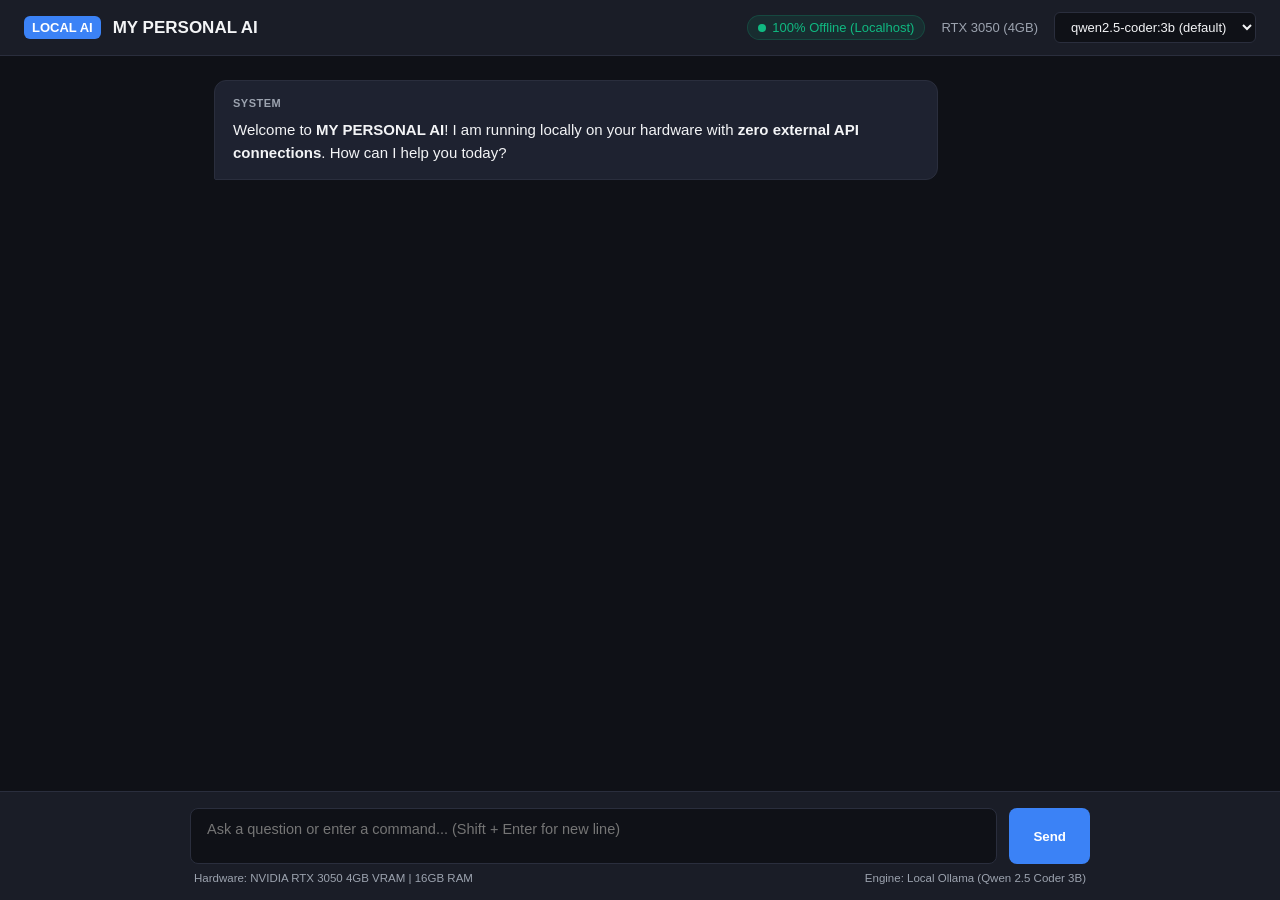
==== static/index.html @ 78d9c64c "feat(phase2): working local AI foundation v0.2.0" ====
<!DOCTYPE html>
<html lang="en">
<head>
  <meta charset="UTF-8">
  <meta name="viewport" content="width=device-width, initial-scale=1.0">
  <title>MY PERSONAL AI — Local Workspace</title>
  <style>
    :root {
      --bg: #0f1117;
      --card-bg: #1a1d27;
      --border: #2a2e3d;
      --primary: #3b82f6;
      --primary-hover: #2563eb;
      --text: #f3f4f6;
      --text-muted: #9ca3af;
      --user-msg: #1e3a8a;
      --ai-msg: #1e2230;
      --accent: #10b981;
    }

    * { box-sizing: border-box; margin: 0; padding: 0; font-family: -apple-system, BlinkMacSystemFont, "Segoe UI", Roboto, sans-serif; }
    body { background: var(--bg); color: var(--text); height: 100vh; display: flex; flex-direction: column; }

    header {
      background: var(--card-bg);
      border-bottom: 1px solid var(--border);
      padding: 12px 24px;
      display: flex;
      justify-content: space-between;
      align-items: center;
    }
    .logo-group { display: flex; align-items: center; gap: 12px; }
    .logo-badge { background: var(--primary); color: white; padding: 4px 8px; border-radius: 6px; font-weight: bold; font-size: 13px; }
    .title { font-size: 17px; font-weight: 600; }
    
    .status-group { display: flex; align-items: center; gap: 16px; font-size: 13px; }
    .status-pill {
      display: flex;
      align-items: center;
      gap: 6px;
      padding: 4px 10px;
      border-radius: 20px;
      background: rgba(16, 185, 129, 0.1);
      color: var(--accent);
      border: 1px solid rgba(16, 185, 129, 0.2);
    }
    .dot { width: 8px; height: 8px; background: var(--accent); border-radius: 50%; }

    select.model-select {
      background: var(--bg);
      color: var(--text);
      border: 1px solid var(--border);
      padding: 6px 12px;
      border-radius: 6px;
      font-size: 13px;
      outline: none;
      cursor: pointer;
    }

    main {
      flex: 1;
      overflow-y: auto;
      padding: 24px;
      display: flex;
      flex-direction: column;
      gap: 18px;
      max-width: 900px;
      width: 100%;
      margin: 0 auto;
    }

    .message {
      display: flex;
      flex-direction: column;
      gap: 6px;
      max-width: 85%;
      padding: 14px 18px;
      border-radius: 12px;
      line-height: 1.55;
      font-size: 15px;
      word-break: break-word;
    }
    .user-message {
      align-self: flex-end;
      background: var(--user-msg);
      border: 1px solid #3b82f6;
      border-bottom-right-radius: 2px;
    }
    .assistant-message {
      align-self: flex-start;
      background: var(--ai-msg);
      border: 1px solid var(--border);
      border-bottom-left-radius: 2px;
    }
    .msg-header { font-size: 11px; text-transform: uppercase; letter-spacing: 0.5px; color: var(--text-muted); font-weight: 600; }
    .msg-content pre {
      background: #090a0f;
      padding: 12px;
      border-radius: 8px;
      overflow-x: auto;
      margin: 8px 0;
      border: 1px solid var(--border);
      font-family: Consolas, monospace;
      font-size: 13.5px;
    }
    .msg-content code {
      font-family: Consolas, monospace;
      background: #11141e;
      padding: 2px 5px;
      border-radius: 4px;
    }

    .msg-metrics {
      margin-top: 8px;
      padding-top: 6px;
      border-top: 1px solid rgba(255, 255, 255, 0.08);
      font-size: 11px;
      color: var(--text-muted);
      display: flex;
      gap: 12px;
    }

    footer {
      background: var(--card-bg);
      border-top: 1px solid var(--border);
      padding: 16px 24px;
    }
    .input-container {
      max-width: 900px;
      margin: 0 auto;
      display: flex;
      flex-direction: column;
      gap: 8px;
    }
    .input-row { display: flex; gap: 12px; }
    textarea {
      flex: 1;
      background: var(--bg);
      border: 1px solid var(--border);
      color: var(--text);
      padding: 12px 16px;
      border-radius: 8px;
      font-size: 14.5px;
      resize: none;
      height: 56px;
      outline: none;
    }
    textarea:focus { border-color: var(--primary); }

    button {
      background: var(--primary);
      color: white;
      border: none;
      padding: 0 24px;
      border-radius: 8px;
      font-weight: 600;
      cursor: pointer;
      transition: background 0.15s;
    }
    button:hover { background: var(--primary-hover); }
    button:disabled { opacity: 0.5; cursor: not-allowed; }

    .footer-hints {
      font-size: 11.5px;
      color: var(--text-muted);
      display: flex;
      justify-content: space-between;
      padding: 0 4px;
    }
  </style>
</head>
<body>

<header>
  <div class="logo-group">
    <div class="logo-badge">LOCAL AI</div>
    <div class="title">MY PERSONAL AI</div>
  </div>
  <div class="status-group">
    <div class="status-pill"><div class="dot"></div> 100% Offline (Localhost)</div>
    <div style="color: var(--text-muted);">RTX 3050 (4GB)</div>
    <select id="modelSelect" class="model-select">
      <option value="">Loading local models...</option>
    </select>
  </div>
</header>

<main id="chatWindow">
  <div class="message assistant-message">
    <div class="msg-header">System</div>
    <div class="msg-content">Welcome to <strong>MY PERSONAL AI</strong>! I am running locally on your hardware with <strong>zero external API connections</strong>. How can I help you today?</div>
  </div>
</main>

<footer>
  <div class="input-container">
    <div class="input-row">
      <textarea id="promptInput" placeholder="Ask a question or enter a command... (Shift + Enter for new line)"></textarea>
      <button id="sendBtn">Send</button>
    </div>
    <div class="footer-hints">
      <span>Hardware: NVIDIA RTX 3050 4GB VRAM | 16GB RAM</span>
      <span>Engine: Local Ollama (Qwen 2.5 Coder 3B)</span>
    </div>
  </div>
</footer>

<script>
  const chatWindow = document.getElementById('chatWindow');
  const promptInput = document.getElementById('promptInput');
  const sendBtn = document.getElementById('sendBtn');
  const modelSelect = document.getElementById('modelSelect');

  let conversationHistory = [];
  let isGenerating = false;

  // Load available local models
  async function loadModels() {
    try {
      const res = await fetch('/api/v1/models');
      const data = await res.json();
      modelSelect.innerHTML = '';
      if (data.models && data.models.length > 0) {
        data.models.forEach(m => {
          const opt = document.createElement('option');
          opt.value = m.name;
          opt.textContent = `${m.name} (${m.parameter_size || 'Local'}, ${m.quantization || 'Q4'})`;
          modelSelect.appendChild(opt);
        });
      } else {
        modelSelect.innerHTML = '<option value="qwen2.5-coder:3b">qwen2.5-coder:3b</option>';
      }
    } catch (err) {
      modelSelect.innerHTML = '<option value="qwen2.5-coder:3b">qwen2.5-coder:3b (default)</option>';
    }
  }

  loadModels();

  promptInput.addEventListener('keydown', (e) => {
    if (e.key === 'Enter' && !e.shiftKey) {
      e.preventDefault();
      sendMessage();
    }
  });

  sendBtn.addEventListener('click', sendMessage);

  async function sendMessage() {
    const text = promptInput.value.trim();
    if (!text || isGenerating) return;

    // Add user message
    appendMessage('user', text);
    promptInput.value = '';
    isGenerating = true;
    sendBtn.disabled = true;

    conversationHistory.push({ role: 'user', content: text });

    // Prepare assistant message bubble for streaming
    const aiMsgObj = appendMessage('assistant', '');
    const contentEl = aiMsgObj.querySelector('.msg-content');
    const metricsEl = aiMsgObj.querySelector('.msg-metrics');

    const selectedModel = modelSelect.value || 'qwen2.5-coder:3b';
    const startTime = performance.now();
    let tokenCount = 0;

    try {
      const res = await fetch('/api/v1/chat', {
        method: 'POST',
        headers: { 'Content-Type': 'application/json' },
        body: JSON.stringify({
          messages: conversationHistory,
          model: selectedModel,
          stream: true,
          temperature: 0.7
        })
      });

      if (!res.ok) {
        throw new Error(`Server returned ${res.status}: ${await res.text()}`);
      }

      const reader = res.body.getReader();
      const decoder = new TextDecoder();
      let fullContent = '';

      while (true) {
        const { value, done } = await reader.read();
        if (done) break;

        const chunkText = decoder.decode(value);
        const lines = chunkText.split('\n');

        for (const line of lines) {
          if (line.startsWith('data: ')) {
            const dataStr = line.slice(6).trim();
            if (dataStr === '[DONE]') break;
            try {
              const parsed = JSON.parse(dataStr);
              if (parsed.content) {
                fullContent += parsed.content;
                tokenCount++;
                contentEl.innerHTML = formatMarkdown(fullContent);
                chatWindow.scrollTop = chatWindow.scrollHeight;
              }
              if (parsed.eval_count) tokenCount = parsed.eval_count;
            } catch (e) {}
          }
        }
      }

      const totalTime = ((performance.now() - startTime) / 1000).toFixed(2);
      const speed = (tokenCount / totalTime).toFixed(1);
      metricsEl.textContent = `⚡ Latency: ${totalTime}s | Speed: ~${speed} tok/s | Model: ${selectedModel}`;

      conversationHistory.push({ role: 'assistant', content: fullContent });
    } catch (err) {
      contentEl.innerHTML = `<span style="color: #ef4444;">Error: ${err.message}</span>`;
    } finally {
      isGenerating = false;
      sendBtn.disabled = false;
      promptInput.focus();
    }
  }

  function appendMessage(role, content) {
    const div = document.createElement('div');
    div.className = `message ${role}-message`;
    div.innerHTML = `
      <div class="msg-header">${role === 'user' ? 'You' : 'MY PERSONAL AI'}</div>
      <div class="msg-content">${formatMarkdown(content)}</div>
      ${role === 'assistant' ? '<div class="msg-metrics"></div>' : ''}
    `;
    chatWindow.appendChild(div);
    chatWindow.scrollTop = chatWindow.scrollHeight;
    return div;
  }

  function formatMarkdown(text) {
    if (!text) return '';
    // Escape HTML
    let escaped = text.replace(/&/g, '&amp;').replace(/</g, '&lt;').replace(/>/g, '&gt;');
    // Code blocks
    escaped = escaped.replace(/```([a-zA-Z0-9]*)\n([\s\S]*?)```/g, (match, lang, code) => {
      return `<pre><code>${code}</code></pre>`;
    });
    // Inline code
    escaped = escaped.replace(/`([^`]+)`/g, '<code>$1</code>');
    // Line breaks
    escaped = escaped.replace(/\n/g, '<br>');
    return escaped;
  }
</script>

</body>
</html>
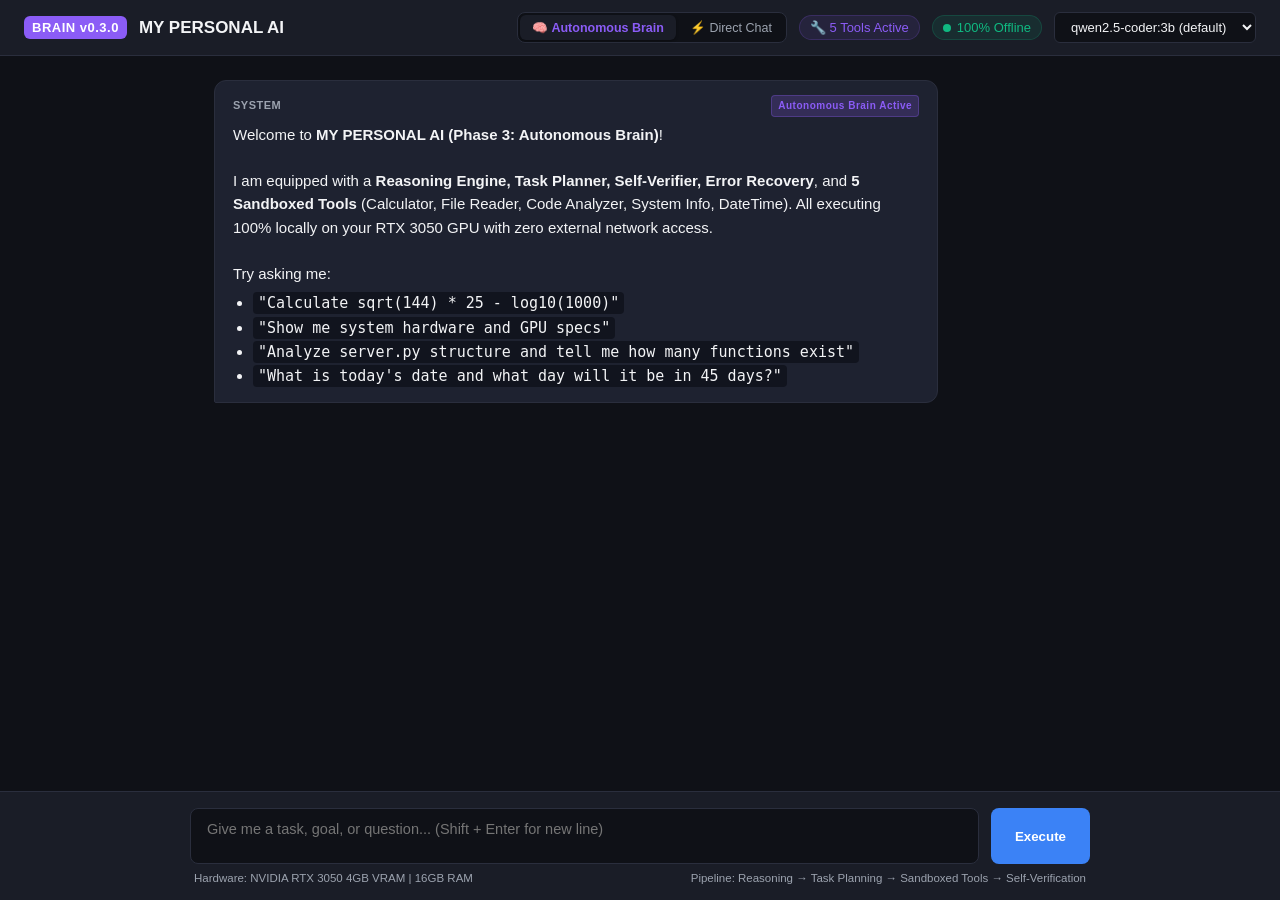
==== commit bd79d73e: "feat(phase3): autonomous reasoning, planning and sandboxed tools v0.3.0" ====
--- a/static/index.html
+++ b/static/index.html
@@ -3,7 +3,7 @@
 <head>
   <meta charset="UTF-8">
   <meta name="viewport" content="width=device-width, initial-scale=1.0">
-  <title>MY PERSONAL AI — Local Workspace</title>
+  <title>MY PERSONAL AI — Autonomous Workspace</title>
   <style>
     :root {
       --bg: #0f1117;
@@ -16,6 +16,8 @@
       --user-msg: #1e3a8a;
       --ai-msg: #1e2230;
       --accent: #10b981;
+      --purple: #8b5cf6;
+      --amber: #f59e0b;
     }
 
     * { box-sizing: border-box; margin: 0; padding: 0; font-family: -apple-system, BlinkMacSystemFont, "Segoe UI", Roboto, sans-serif; }
@@ -28,12 +30,14 @@
       display: flex;
       justify-content: space-between;
       align-items: center;
+      flex-wrap: wrap;
+      gap: 12px;
     }
     .logo-group { display: flex; align-items: center; gap: 12px; }
-    .logo-badge { background: var(--primary); color: white; padding: 4px 8px; border-radius: 6px; font-weight: bold; font-size: 13px; }
+    .logo-badge { background: var(--purple); color: white; padding: 4px 8px; border-radius: 6px; font-weight: bold; font-size: 13px; letter-spacing: 0.5px; }
     .title { font-size: 17px; font-weight: 600; }
     
-    .status-group { display: flex; align-items: center; gap: 16px; font-size: 13px; }
+    .status-group { display: flex; align-items: center; gap: 12px; font-size: 13px; flex-wrap: wrap; }
     .status-pill {
       display: flex;
       align-items: center;
@@ -44,7 +48,47 @@
       color: var(--accent);
       border: 1px solid rgba(16, 185, 129, 0.2);
     }
+    .tools-pill {
+      display: flex;
+      align-items: center;
+      gap: 6px;
+      padding: 4px 10px;
+      border-radius: 20px;
+      background: rgba(139, 92, 246, 0.1);
+      color: var(--purple);
+      border: 1px solid rgba(139, 92, 246, 0.2);
+      cursor: pointer;
+    }
     .dot { width: 8px; height: 8px; background: var(--accent); border-radius: 50%; }
+
+    .mode-switch {
+      display: flex;
+      background: var(--bg);
+      border: 1px solid var(--border);
+      border-radius: 8px;
+      padding: 2px;
+      gap: 2px;
+    }
+    .mode-btn {
+      background: transparent;
+      border: none;
+      color: var(--text-muted);
+      padding: 5px 12px;
+      border-radius: 6px;
+      font-size: 12.5px;
+      cursor: pointer;
+      font-weight: 500;
+      transition: all 0.2s;
+    }
+    .mode-btn.active {
+      background: var(--card-bg);
+      color: var(--text);
+      font-weight: 600;
+      box-shadow: 0 1px 3px rgba(0,0,0,0.3);
+    }
+    .mode-btn.active.brain {
+      color: var(--purple);
+    }
 
     select.model-select {
       background: var(--bg);
@@ -92,7 +136,25 @@
       border: 1px solid var(--border);
       border-bottom-left-radius: 2px;
     }
-    .msg-header { font-size: 11px; text-transform: uppercase; letter-spacing: 0.5px; color: var(--text-muted); font-weight: 600; }
+    .msg-header {
+      font-size: 11px;
+      text-transform: uppercase;
+      letter-spacing: 0.5px;
+      color: var(--text-muted);
+      font-weight: 600;
+      display: flex;
+      justify-content: space-between;
+      align-items: center;
+    }
+    .brain-badge {
+      font-size: 10px;
+      background: rgba(139, 92, 246, 0.2);
+      color: var(--purple);
+      padding: 2px 6px;
+      border-radius: 4px;
+      border: 1px solid rgba(139, 92, 246, 0.3);
+      text-transform: none;
+    }
     .msg-content pre {
       background: #090a0f;
       padding: 12px;
@@ -110,6 +172,44 @@
       border-radius: 4px;
     }
 
+    /* Thought/Reasoning progress box */
+    .thought-card {
+      background: rgba(139, 92, 246, 0.05);
+      border: 1px solid rgba(139, 92, 246, 0.2);
+      border-radius: 8px;
+      padding: 10px 14px;
+      margin-bottom: 8px;
+      font-size: 12.5px;
+    }
+    .thought-header {
+      display: flex;
+      align-items: center;
+      gap: 8px;
+      font-weight: 600;
+      color: var(--purple);
+      margin-bottom: 6px;
+    }
+    .thought-progress-bar {
+      height: 4px;
+      background: rgba(255, 255, 255, 0.1);
+      border-radius: 2px;
+      overflow: hidden;
+      margin: 6px 0;
+    }
+    .thought-progress-fill {
+      height: 100%;
+      background: var(--purple);
+      width: 0%;
+      transition: width 0.3s;
+    }
+    .thought-steps {
+      display: flex;
+      flex-direction: column;
+      gap: 4px;
+      color: var(--text-muted);
+      font-size: 11.5px;
+    }
+
     .msg-metrics {
       margin-top: 8px;
       padding-top: 6px;
@@ -118,6 +218,7 @@
       color: var(--text-muted);
       display: flex;
       gap: 12px;
+      flex-wrap: wrap;
     }
 
     footer {
@@ -173,12 +274,18 @@
 
 <header>
   <div class="logo-group">
-    <div class="logo-badge">LOCAL AI</div>
+    <div class="logo-badge">BRAIN v0.3.0</div>
     <div class="title">MY PERSONAL AI</div>
   </div>
   <div class="status-group">
-    <div class="status-pill"><div class="dot"></div> 100% Offline (Localhost)</div>
-    <div style="color: var(--text-muted);">RTX 3050 (4GB)</div>
+    <div class="mode-switch">
+      <button id="modeBrain" class="mode-btn active brain">🧠 Autonomous Brain</button>
+      <button id="modeChat" class="mode-btn">⚡ Direct Chat</button>
+    </div>
+    <div id="toolsBadge" class="tools-pill" title="5 Sandboxed Tools: Calculator, File Reader, Code Analyzer, System Info, DateTime">
+      🔧 5 Tools Active
+    </div>
+    <div class="status-pill"><div class="dot"></div> 100% Offline</div>
     <select id="modelSelect" class="model-select">
       <option value="">Loading local models...</option>
     </select>
@@ -187,20 +294,34 @@
 
 <main id="chatWindow">
   <div class="message assistant-message">
-    <div class="msg-header">System</div>
-    <div class="msg-content">Welcome to <strong>MY PERSONAL AI</strong>! I am running locally on your hardware with <strong>zero external API connections</strong>. How can I help you today?</div>
+    <div class="msg-header">
+      <span>System</span>
+      <span class="brain-badge">Autonomous Brain Active</span>
+    </div>
+    <div class="msg-content">Welcome to <strong>MY PERSONAL AI (Phase 3: Autonomous Brain)</strong>!
+    <br><br>
+    I am equipped with a <strong>Reasoning Engine, Task Planner, Self-Verifier, Error Recovery</strong>, and <strong>5 Sandboxed Tools</strong> (Calculator, File Reader, Code Analyzer, System Info, DateTime). All executing 100% locally on your RTX 3050 GPU with zero external network access.
+    <br><br>
+    Try asking me:
+    <ul style="margin-left: 20px; margin-top: 6px;">
+      <li><code>"Calculate sqrt(144) * 25 - log10(1000)"</code></li>
+      <li><code>"Show me system hardware and GPU specs"</code></li>
+      <li><code>"Analyze server.py structure and tell me how many functions exist"</code></li>
+      <li><code>"What is today's date and what day will it be in 45 days?"</code></li>
+    </ul>
+    </div>
   </div>
 </main>
 
 <footer>
   <div class="input-container">
     <div class="input-row">
-      <textarea id="promptInput" placeholder="Ask a question or enter a command... (Shift + Enter for new line)"></textarea>
-      <button id="sendBtn">Send</button>
+      <textarea id="promptInput" placeholder="Give me a task, goal, or question... (Shift + Enter for new line)"></textarea>
+      <button id="sendBtn">Execute</button>
     </div>
     <div class="footer-hints">
       <span>Hardware: NVIDIA RTX 3050 4GB VRAM | 16GB RAM</span>
-      <span>Engine: Local Ollama (Qwen 2.5 Coder 3B)</span>
+      <span>Pipeline: Reasoning → Task Planning → Sandboxed Tools → Self-Verification</span>
     </div>
   </div>
 </footer>
@@ -210,9 +331,43 @@
   const promptInput = document.getElementById('promptInput');
   const sendBtn = document.getElementById('sendBtn');
   const modelSelect = document.getElementById('modelSelect');
-
+  const modeBrain = document.getElementById('modeBrain');
+  const modeChat = document.getElementById('modeChat');
+  const toolsBadge = document.getElementById('toolsBadge');
+
+  let currentMode = 'brain'; // 'brain' or 'chat'
   let conversationHistory = [];
   let isGenerating = false;
+
+  // Toggle modes
+  modeBrain.addEventListener('click', () => {
+    currentMode = 'brain';
+    modeBrain.classList.add('active', 'brain');
+    modeChat.classList.remove('active');
+    sendBtn.textContent = 'Execute';
+    promptInput.placeholder = 'Give me a task, goal, or question... (Shift + Enter for new line)';
+  });
+
+  modeChat.addEventListener('click', () => {
+    currentMode = 'chat';
+    modeChat.classList.add('active');
+    modeBrain.classList.remove('active', 'brain');
+    sendBtn.textContent = 'Send';
+    promptInput.placeholder = 'Ask a question in direct chat mode... (Shift + Enter for new line)';
+  });
+
+  // Load tools
+  async function loadTools() {
+    try {
+      const res = await fetch('/api/v1/tools');
+      const data = await res.json();
+      if (data.count) {
+        toolsBadge.textContent = `🔧 ${data.count} Tools Active`;
+        toolsBadge.title = data.tools.map(t => `${t.name}: ${t.description}`).join('\n\n');
+      }
+    } catch (e) {}
+  }
+  loadTools();
 
   // Load available local models
   async function loadModels() {
@@ -234,7 +389,6 @@
       modelSelect.innerHTML = '<option value="qwen2.5-coder:3b">qwen2.5-coder:3b (default)</option>';
     }
   }
-
   loadModels();
 
   promptInput.addEventListener('keydown', (e) => {
@@ -250,7 +404,6 @@
     const text = promptInput.value.trim();
     if (!text || isGenerating) return;
 
-    // Add user message
     appendMessage('user', text);
     promptInput.value = '';
     isGenerating = true;
@@ -258,11 +411,109 @@
 
     conversationHistory.push({ role: 'user', content: text });
 
-    // Prepare assistant message bubble for streaming
+    if (currentMode === 'brain') {
+      await executeAutonomous(text);
+    } else {
+      await executeDirectChat(text);
+    }
+
+    isGenerating = false;
+    sendBtn.disabled = false;
+    promptInput.focus();
+  }
+
+  // Autonomous Brain Pipeline Execution with Live Progress Streaming
+  async function executeAutonomous(text) {
+    const aiMsgObj = appendMessage('assistant', '');
+    const headerEl = aiMsgObj.querySelector('.msg-header');
+    headerEl.innerHTML = `<span>MY PERSONAL AI</span><span class="brain-badge">🧠 Autonomous Brain</span>`;
+    
+    const contentEl = aiMsgObj.querySelector('.msg-content');
+    const metricsEl = aiMsgObj.querySelector('.msg-metrics');
+
+    // Create thought card
+    const thoughtCard = document.createElement('div');
+    thoughtCard.className = 'thought-card';
+    thoughtCard.innerHTML = `
+      <div class="thought-header"><span>🧠 Autonomous Reasoning & Planning</span></div>
+      <div class="thought-progress-bar"><div class="thought-progress-fill" id="pFill"></div></div>
+      <div class="thought-steps" id="thoughtSteps"><div>Analyzing problem intent...</div></div>
+    `;
+    contentEl.appendChild(thoughtCard);
+
+    const pFill = thoughtCard.querySelector('#pFill');
+    const thoughtSteps = thoughtCard.querySelector('#thoughtSteps');
+    const answerContainer = document.createElement('div');
+    contentEl.appendChild(answerContainer);
+
+    const startTime = performance.now();
+
+    try {
+      const res = await fetch('/api/v1/think', {
+        method: 'POST',
+        headers: { 'Content-Type': 'application/json' },
+        body: JSON.stringify({
+          message: text,
+          history: conversationHistory,
+          stream: true,
+          enable_planning: true
+        })
+      });
+
+      if (!res.ok) throw new Error(`Server returned ${res.status}: ${await res.text()}`);
+
+      const reader = res.body.getReader();
+      const decoder = new TextDecoder();
+      let finalMessage = '';
+      let meta = {};
+
+      while (true) {
+        const { value, done } = await reader.read();
+        if (done) break;
+
+        const chunkText = decoder.decode(value);
+        const lines = chunkText.split('\n');
+
+        for (const line of lines) {
+          if (line.startsWith('data: ')) {
+            const dataStr = line.slice(6).trim();
+            if (dataStr === '[DONE]') break;
+            try {
+              const ev = JSON.parse(dataStr);
+              if (ev.progress_pct !== undefined) {
+                pFill.style.width = `${ev.progress_pct}%`;
+              }
+              if (ev.phase === 'complete') {
+                finalMessage = ev.message;
+                meta = ev.tool_result || {};
+              } else if (ev.phase === 'error') {
+                finalMessage = `⚠️ ${ev.message}`;
+              } else {
+                const stepLine = document.createElement('div');
+                stepLine.textContent = `• [${ev.phase.toUpperCase()}] ${ev.message}`;
+                thoughtSteps.appendChild(stepLine);
+                chatWindow.scrollTop = chatWindow.scrollHeight;
+              }
+            } catch (e) {}
+          }
+        }
+      }
+
+      answerContainer.innerHTML = formatMarkdown(finalMessage);
+      const totalTime = ((performance.now() - startTime) / 1000).toFixed(2);
+      metricsEl.textContent = `⚡ Turnaround: ${totalTime}s | Inferences: ${meta.inference_calls || 1} | Tools: ${meta.tool_count || 0} | Confidence: ${meta.confidence || 0.8}`;
+      conversationHistory.push({ role: 'assistant', content: finalMessage });
+
+    } catch (err) {
+      answerContainer.innerHTML = `<span style="color: #ef4444;">Error: ${err.message}</span>`;
+    }
+  }
+
+  // Direct Chat Execution (Phase 2 style)
+  async function executeDirectChat(text) {
     const aiMsgObj = appendMessage('assistant', '');
     const contentEl = aiMsgObj.querySelector('.msg-content');
     const metricsEl = aiMsgObj.querySelector('.msg-metrics');
-
     const selectedModel = modelSelect.value || 'qwen2.5-coder:3b';
     const startTime = performance.now();
     let tokenCount = 0;
@@ -279,9 +530,7 @@
         })
       });
 
-      if (!res.ok) {
-        throw new Error(`Server returned ${res.status}: ${await res.text()}`);
-      }
+      if (!res.ok) throw new Error(`Server returned ${res.status}: ${await res.text()}`);
 
       const reader = res.body.getReader();
       const decoder = new TextDecoder();
@@ -315,14 +564,9 @@
       const totalTime = ((performance.now() - startTime) / 1000).toFixed(2);
       const speed = (tokenCount / totalTime).toFixed(1);
       metricsEl.textContent = `⚡ Latency: ${totalTime}s | Speed: ~${speed} tok/s | Model: ${selectedModel}`;
-
       conversationHistory.push({ role: 'assistant', content: fullContent });
     } catch (err) {
       contentEl.innerHTML = `<span style="color: #ef4444;">Error: ${err.message}</span>`;
-    } finally {
-      isGenerating = false;
-      sendBtn.disabled = false;
-      promptInput.focus();
     }
   }
 
@@ -341,19 +585,15 @@
 
   function formatMarkdown(text) {
     if (!text) return '';
-    // Escape HTML
     let escaped = text.replace(/&/g, '&amp;').replace(/</g, '&lt;').replace(/>/g, '&gt;');
-    // Code blocks
     escaped = escaped.replace(/```([a-zA-Z0-9]*)\n([\s\S]*?)```/g, (match, lang, code) => {
       return `<pre><code>${code}</code></pre>`;
     });
-    // Inline code
     escaped = escaped.replace(/`([^`]+)`/g, '<code>$1</code>');
-    // Line breaks
     escaped = escaped.replace(/\n/g, '<br>');
     return escaped;
   }
 </script>
 
 </body>
-</html>
+</html>
